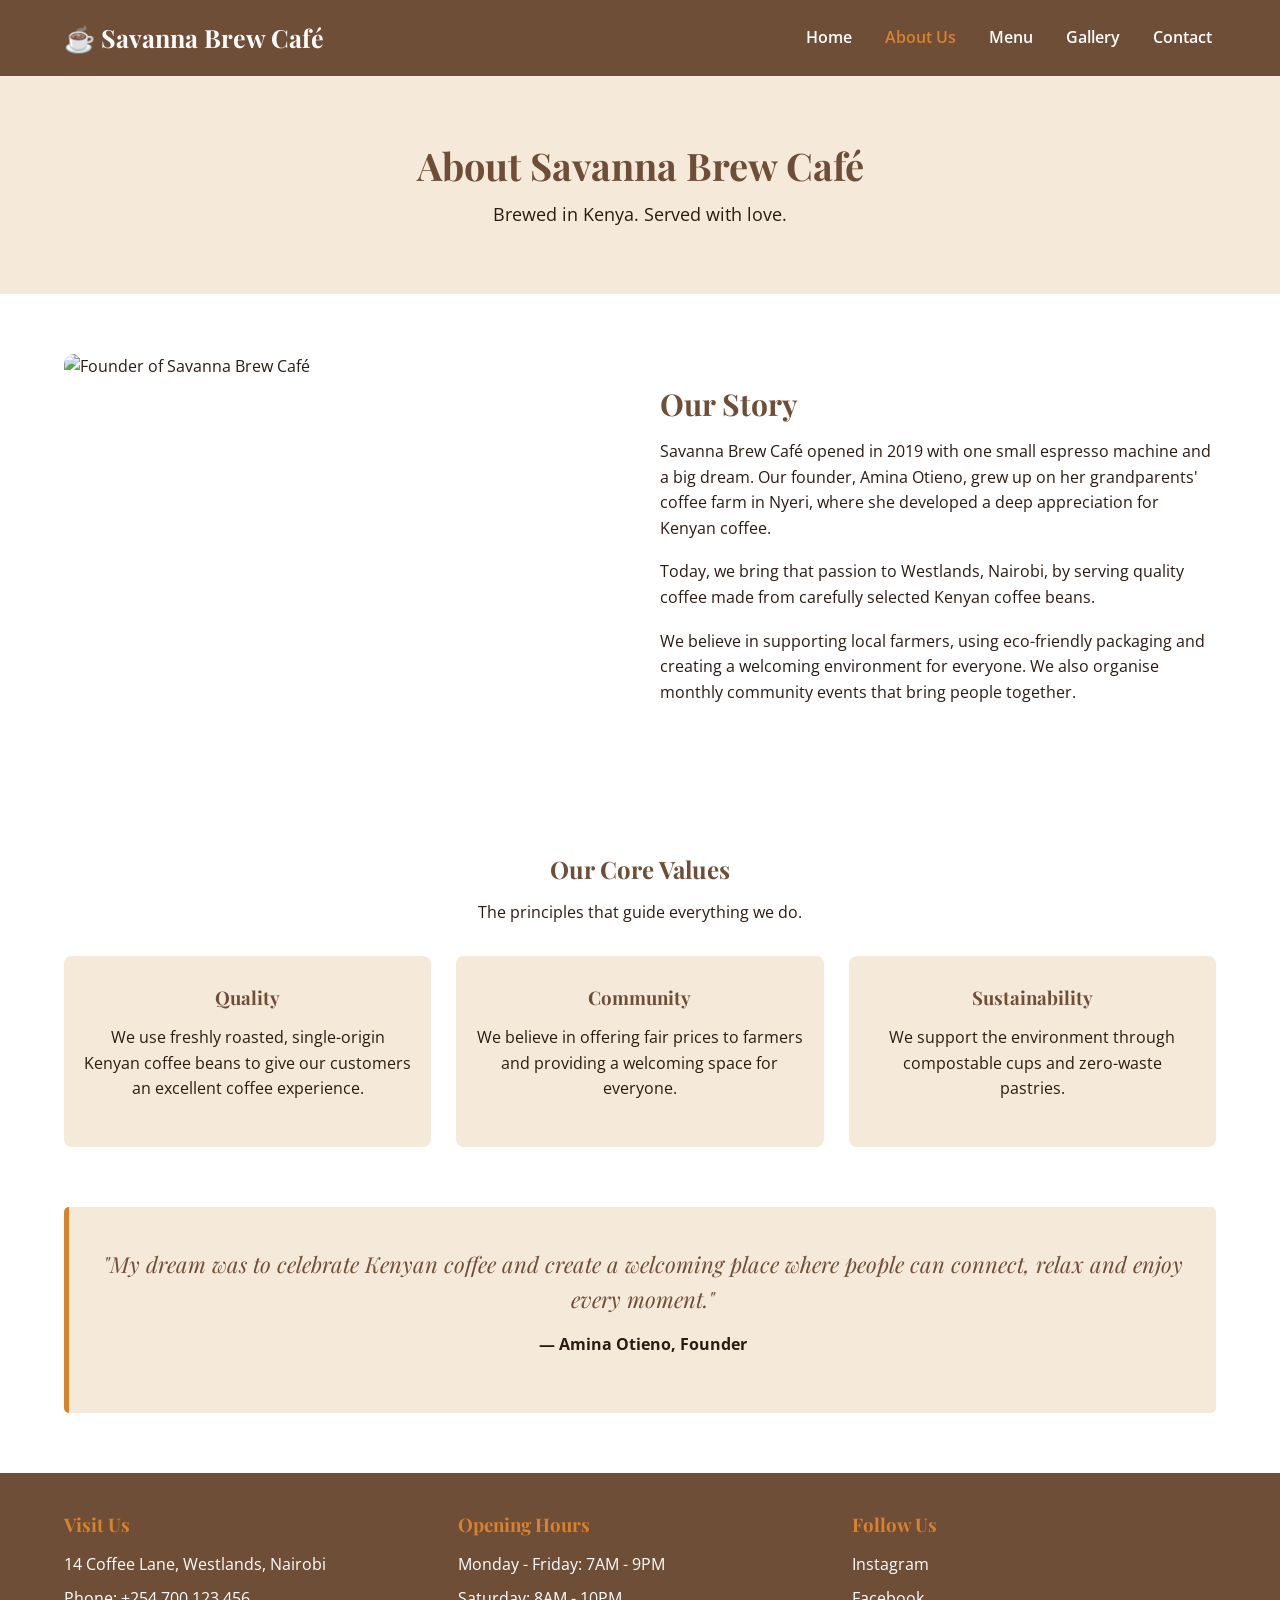
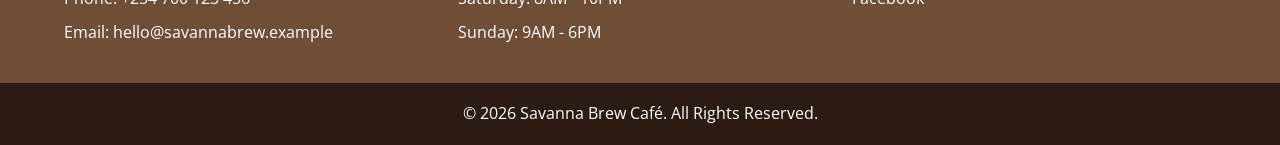
==== about.html @ f73807df "Update about.html" ====
<!DOCTYPE html>
<html lang="en">
<head>
    <meta charset="UTF-8">
    <meta name="viewport" content="width=device-width, initial-scale=1.0">

    <title>About Us | Savanna Brew Café</title>

    <link rel="stylesheet" href="css/style.css">

    <link href="https://fonts.googleapis.com/css2?family=Open+Sans:wght@400;600;700&family=Playfair+Display:wght@600;700&display=swap" rel="stylesheet">
</head>

<body>

    <!-- HEADER AND NAVIGATION -->
    <header>
        <div class="container">
            <div class="logo">
                <a href="index.html">☕ Savanna Brew Café</a>
            </div>

            <nav>
                <ul>
                    <li><a href="index.html">Home</a></li>
                    <li><a href="about.html" class="active" aria-current="page">About Us</a></li>
                    <li><a href="menu.html">Menu</a></li>
                    <li><a href="gallery.html">Gallery</a></li>
                    <li><a href="contact.html">Contact</a></li>
                </ul>
            </nav>
        </div>
    </header>


    <!-- PAGE BANNER -->
    <section class="page-banner">
        <div class="container">
            <h1>About Savanna Brew Café</h1>
            <p>Brewed in Kenya. Served with love.</p>
        </div>
    </section>


    <!-- ABOUT THE CAFE -->
    <main>

        <section class="about-section container">

            <div class="about-image">
                <img src="founder-portrait.jpg"
                     alt="Founder of Savanna Brew Café">
            </div>

            <div class="about-content">
                <h2>Our Story</h2>

                <p>
                    Savanna Brew Café opened in 2019 with one small
                    espresso machine and a big dream. Our founder,
                    Amina Otieno, grew up on her grandparents'
                    coffee farm in Nyeri, where she developed a
                    deep appreciation for Kenyan coffee.
                </p>

                <p>
                    Today, we bring that passion to Westlands,
                    Nairobi, by serving quality coffee made from
                    carefully selected Kenyan coffee beans.
                </p>

                <p>
                    We believe in supporting local farmers,
                    using eco-friendly packaging and creating
                    a welcoming environment for everyone.
                    We also organise monthly community events
                    that bring people together.
                </p>

            </div>

        </section>


        <!-- OUR VALUES -->
        <section class="values-section container">

            <h2>Our Core Values</h2>

            <p class="section-intro">
                The principles that guide everything we do.
            </p>

            <div class="values-container">

                <div class="value-card">
                    <h3>Quality</h3>
                    <p>
                        We use freshly roasted, single-origin
                        Kenyan coffee beans to give our customers
                        an excellent coffee experience.
                    </p>
                </div>

                <div class="value-card">
                    <h3>Community</h3>
                    <p>
                        We believe in offering fair prices to
                        farmers and providing a welcoming space
                        for everyone.
                    </p>
                </div>

                <div class="value-card">
                    <h3>Sustainability</h3>
                    <p>
                        We support the environment through
                        compostable cups and zero-waste pastries.
                    </p>
                </div>

            </div>

        </section>


        <!-- FOUNDER'S QUOTE -->
        <section class="quote-section container">

            <blockquote>
                "My dream was to celebrate Kenyan coffee and
                create a welcoming place where people can
                connect, relax and enjoy every moment."
            </blockquote>

            <p class="quote-author">
                — Amina Otieno, Founder
            </p>

        </section>

    </main>


    <!-- FOOTER -->
    <footer>
        <div class="container footer-container">

            <div class="footer-column">
                <h3>Visit Us</h3>
                <p>14 Coffee Lane, Westlands, Nairobi</p>
                <p>Phone: +254 700 123 456</p>
                <p>Email: hello@savannabrew.example</p>
            </div>

            <div class="footer-column">
                <h3>Opening Hours</h3>
                <p>Monday - Friday: 7AM - 9PM</p>
                <p>Saturday: 8AM - 10PM</p>
                <p>Sunday: 9AM - 6PM</p>
            </div>

            <div class="footer-column">
                <h3>Follow Us</h3>
                <p>
                    <a href="https://www.instagram.com/"
                       target="_blank"
                       rel="noopener noreferrer">Instagram</a>
                </p>

                <p>
                    <a href="https://www.facebook.com/"
                       target="_blank"
                       rel="noopener noreferrer">Facebook</a>
                </p>
            </div>

        </div>

        <div class="copyright">
            <p>&copy; 2026 Savanna Brew Café.
               All Rights Reserved.</p>
        </div>
    </footer>

</body>
</html>
---- css/style.css ----
/* =========================================
   SAVANNA BREW CAFE WEBSITE
   Main External CSS Stylesheet
========================================= */


/* 1. CSS VARIABLES */

:root {
    --coffee-brown: #6F4E37;
    --cream: #F5E9DA;
    --orange: #D9822B;
    --dark-brown: #2B1B12;
    --white: #FFFFFF;
    --light-grey: #F7F7F7;
    --border-grey: #DDDDDD;
}


/* 2. GENERAL STYLING */

* {
    margin: 0;
    padding: 0;
    box-sizing: border-box;
}

html {
    scroll-behavior: smooth;
}

body {
    font-family: 'Open Sans', Arial, sans-serif;
    font-size: 16px;
    line-height: 1.6;
    color: var(--dark-brown);
    background-color: var(--white);
}

h1, h2, h3, h4 {
    font-family: 'Playfair Display', Georgia, serif;
    color: var(--coffee-brown);
    line-height: 1.3;
    margin-bottom: 15px;
}

p {
    margin-bottom: 15px;
}

a {
    text-decoration: none;
    color: var(--coffee-brown);
}

img {
    max-width: 100%;
    display: block;
}

.container {
    width: 90%;
    max-width: 1200px;
    margin: 0 auto;
}


/* 3. HEADER AND NAVIGATION */

header {
    background-color: var(--coffee-brown);
    color: var(--white);
    padding: 18px 0;
}

header .container {
    display: flex;
    justify-content: space-between;
    align-items: center;
    flex-wrap: wrap;
    gap: 15px;
}

.logo a {
    color: var(--white);
    font-family: 'Playfair Display', Georgia, serif;
    font-size: 25px;
    font-weight: 700;
}

nav ul {
    display: flex;
    align-items: center;
    list-style: none;
    gap: 25px;
}

nav ul li a {
    color: var(--white);
    font-weight: 600;
    padding: 8px 4px;
    transition: color 0.3s ease;
}

nav ul li a:hover,
nav ul li a:focus,
nav ul li a.active {
    color: var(--orange);
}


/* 4. PAGE BANNER */

.page-banner {
    background-color: var(--cream);
    text-align: center;
    padding: 65px 20px;
}

.page-banner h1 {
    font-size: 38px;
    margin-bottom: 10px;
}

.page-banner p {
    font-size: 18px;
    margin-bottom: 0;
}


/* 5. BUTTONS */

.btn {
    display: inline-block;
    background-color: var(--orange);
    color: var(--white);
    padding: 12px 25px;
    border: none;
    border-radius: 5px;
    font-size: 16px;
    font-weight: 700;
    cursor: pointer;
    transition: background-color 0.3s ease,
                transform 0.3s ease;
}

.btn:hover,
.btn:focus {
    background-color: var(--coffee-brown);
    transform: translateY(-2px);
}


/* 6. HOME PAGE HERO SECTION */

.hero,
.hero-section {
    min-height: 500px;
    background:
        linear-gradient(rgba(43, 27, 18, 0.65),
                        rgba(43, 27, 18, 0.65)),
        url('../images/hero.jpg');

    background-size: cover;
    background-position: center;
    display: flex;
    align-items: center;
    justify-content: center;
    text-align: center;
    padding: 60px 20px;
    color: var(--white);
}

.hero h1,
.hero-section h1 {
    color: var(--white);
    font-size: 46px;
}

.hero p,
.hero-section p {
    color: var(--white);
    font-size: 19px;
    max-width: 750px;
    margin: 0 auto 25px;
}

.hero-content {
    max-width: 850px;
    margin: 0 auto;
}


/* 7. HOME PAGE FEATURE CARDS */

.feature-cards,
.features-container,
.cards-container {
    display: grid;
    grid-template-columns: repeat(3, 1fr);
    gap: 25px;
    margin: 40px 0;
}

.feature-card,
.feature-item,
.card {
    background-color: var(--white);
    padding: 25px;
    border-radius: 8px;
    box-shadow: 0 3px 12px rgba(0, 0, 0, 0.10);
    text-align: center;
    transition: transform 0.3s ease,
                box-shadow 0.3s ease;
}

.feature-card:hover,
.feature-item:hover,
.card:hover {
    transform: translateY(-6px);
    box-shadow: 0 8px 20px rgba(0, 0, 0, 0.15);
}

.feature-card img,
.feature-item img,
.card img {
    width: 100%;
    height: 200px;
    object-fit: cover;
    border-radius: 6px;
    margin-bottom: 15px;
}


/* 8. GENERAL SECTION INTRODUCTIONS */

.section-intro {
    text-align: center;
    max-width: 750px;
    margin: 0 auto 30px;
}


/* 9. ABOUT PAGE */

.about-section {
    display: grid;
    grid-template-columns: 1fr 1fr;
    gap: 40px;
    align-items: center;
    padding-top: 60px;
    padding-bottom: 60px;
}

.about-image img {
    width: 100%;
    height: 400px;
    object-fit: cover;
    border-radius: 10px;
}

.about-content h2 {
    font-size: 30px;
}

.about-content p {
    margin-bottom: 18px;
}


/* 10. OUR VALUES */

.values-section {
    padding-top: 40px;
    padding-bottom: 60px;
    text-align: center;
}

.values-container {
    display: grid;
    grid-template-columns: repeat(3, 1fr);
    gap: 25px;
    margin-top: 30px;
}

.value-card {
    background-color: var(--cream);
    padding: 30px 20px;
    border-radius: 8px;
    transition: transform 0.3s ease;
}

.value-card:hover {
    transform: translateY(-5px);
}

.value-card h3 {
    color: var(--coffee-brown);
}


/* 11. FOUNDER'S QUOTE */

.quote-section {
    background-color: var(--cream);
    padding: 40px 30px;
    margin-bottom: 60px;
    border-left: 5px solid var(--orange);
    border-radius: 5px;
    text-align: center;
}

.quote-section blockquote {
    font-family: 'Playfair Display', Georgia, serif;
    font-size: 22px;
    font-style: italic;
    color: var(--coffee-brown);
}

.quote-author {
    font-weight: 700;
    margin-top: 15px;
}


/* 12. MENU PAGE */

.menu-section {
    padding-top: 50px;
    padding-bottom: 60px;
}

.menu-section > h2 {
    text-align: center;
    font-size: 30px;
}

.menu-category {
    margin-top: 40px;
}

.menu-category h2 {
    background-color: var(--coffee-brown);
    color: var(--white);
    padding: 12px 18px;
    border-radius: 5px;
    font-size: 24px;
}


/* 13. MENU TABLES */

.table-wrapper {
    width: 100%;
    overflow-x: auto;
    margin-top: 15px;
}

table {
    width: 100%;
    min-width: 550px;
    border-collapse: collapse;
    background-color: var(--white);
}

thead {
    background-color: var(--coffee-brown);
    color: var(--white);
}

th, td {
    padding: 14px 16px;
    text-align: left;
    border: 1px solid var(--border-grey);
}

th {
    font-weight: 700;
}

tbody tr:nth-child(even) {
    background-color: var(--cream);
}

tbody tr:hover {
    background-color: #F0DCC6;
}

.price {
    text-align: right;
    font-weight: 700;
    color: var(--coffee-brown);
}


/* 14. MENU CALL TO ACTION */

.menu-cta,
.gallery-cta {
    background-color: var(--cream);
    text-align: center;
    padding: 40px 20px;
    margin-top: 50px;
    border-radius: 8px;
}

.menu-cta p,
.gallery-cta p {
    margin-bottom: 20px;
}


/* 15. GALLERY PAGE */

.gallery-section {
    padding-top: 50px;
    padding-bottom: 60px;
}

.gallery-section > h2 {
    text-align: center;
    font-size: 30px;
}

.gallery-grid {
    display: grid;
    grid-template-columns: repeat(4, 1fr);
    gap: 20px;
    margin-top: 35px;
}

.gallery-item {
    overflow: hidden;
    background-color: var(--cream);
    border-radius: 8px;
    box-shadow: 0 3px 10px rgba(0, 0, 0, 0.10);
}

.gallery-item img {
    width: 100%;
    height: 220px;
    object-fit: cover;
    transition: transform 0.4s ease;
}

.gallery-item:hover img {
    transform: scale(1.07);
}

.gallery-item figcaption {
    padding: 13px;
    text-align: center;
    font-weight: 600;
    color: var(--coffee-brown);
}


/* 16. CONTACT PAGE */

.contact-section {
    padding-top: 50px;
    padding-bottom: 60px;
}

.contact-section > h2 {
    text-align: center;
    font-size: 30px;
}

.contact-container {
    display: grid;
    grid-template-columns: 1.5fr 1fr;
    gap: 40px;
    align-items: start;
    margin-top: 35px;
}


/* 17. RESERVATION FORM */

.reservation-form {
    background-color: var(--cream);
    padding: 30px;
    border-radius: 8px;
}

.reservation-form h2,
.contact-information h2 {
    font-size: 25px;
    margin-bottom: 25px;
}

.form-group {
    margin-bottom: 20px;
}

.form-group label,
.form-group legend {
    display: block;
    font-weight: 700;
    margin-bottom: 8px;
}

.form-group input:not([type="radio"]),
.form-group select,
.form-group textarea {
    width: 100%;
    padding: 12px;
    border: 1px solid var(--border-grey);
    border-radius: 5px;
    font-family: inherit;
    font-size: 16px;
    background-color: var(--white);
}

.form-group textarea {
    resize: vertical;
}

.form-group input:focus,
.form-group select:focus,
.form-group textarea:focus {
    outline: 2px solid var(--orange);
    border-color: var(--orange);
}

.radio-group {
    display: flex;
    flex-wrap: wrap;
    gap: 20px;
}

.radio-group label {
    display: flex;
    align-items: center;
    gap: 7px;
    font-weight: 400;
    cursor: pointer;
}

.radio-group input {
    accent-color: var(--coffee-brown);
}

.reservation-form button {
    width: 100%;
}


/* 18. CONTACT INFORMATION */

.contact-information {
    background-color: var(--white);
    padding: 30px;
    border: 1px solid var(--border-grey);
    border-radius: 8px;
}

.contact-details h3 {
    color: var(--coffee-brown);
    font-size: 18px;
    margin-top: 20px;
    margin-bottom: 5px;
}

.contact-details a {
    color: var(--orange);
    font-weight: 600;
}

.contact-details a:hover {
    color: var(--coffee-brown);
    text-decoration: underline;
}


/* 19. FOOTER */

footer {
    background-color: var(--coffee-brown);
    color: var(--white);
    padding-top: 40px;
}

.footer-container {
    display: grid;
    grid-template-columns: repeat(3, 1fr);
    gap: 30px;
    padding-bottom: 30px;
}

.footer-column h3 {
    color: var(--orange);
    margin-bottom: 15px;
}

.footer-column p {
    margin-bottom: 8px;
}

.footer-column a {
    color: var(--white);
}

.footer-column a:hover {
    color: var(--orange);
    text-decoration: underline;
}

.copyright {
    text-align: center;
    padding: 18px;
    background-color: var(--dark-brown);
}

.copyright p {
    margin: 0;
}


/* 20. RESPONSIVE DESIGN - TABLETS */

@media screen and (max-width: 992px) {

    .gallery-grid {
        grid-template-columns: repeat(2, 1fr);
    }

    .feature-cards,
    .features-container,
    .cards-container,
    .values-container {
        grid-template-columns: repeat(2, 1fr);
    }

    .about-section {
        gap: 25px;
    }

    nav ul {
        gap: 15px;
    }
}


/* 21. RESPONSIVE DESIGN - MOBILE PHONES */

@media screen and (max-width: 768px) {

    header .container {
        flex-direction: column;
        text-align: center;
    }

    nav {
        width: 100%;
    }

    nav ul {
        justify-content: center;
        flex-wrap: wrap;
        gap: 10px 18px;
    }

    nav ul li a {
        font-size: 14px;
    }

    .page-banner {
        padding: 45px 15px;
    }

    .page-banner h1 {
        font-size: 30px;
    }

    .hero,
    .hero-section {
        min-height: 400px;
    }

    .hero h1,
    .hero-section h1 {
        font-size: 32px;
    }

    .hero p,
    .hero-section p {
        font-size: 16px;
    }

    .about-section {
        grid-template-columns: 1fr;
        padding-top: 35px;
        padding-bottom: 35px;
    }

    .about-image img {
        height: 300px;
    }

    .feature-cards,
    .features-container,
    .cards-container,
    .values-container {
        grid-template-columns: 1fr;
    }

    .gallery-grid {
        grid-template-columns: repeat(2, 1fr);
        gap: 12px;
    }

    .gallery-item img {
        height: 180px;
    }

    .contact-container {
        grid-template-columns: 1fr;
    }

    .footer-container {
        grid-template-columns: 1fr;
        text-align: center;
        gap: 20px;
    }

    .reservation-form,
    .contact-information {
        padding: 20px;
    }

}


/* 22. SMALL MOBILE PHONES */

@media screen and (max-width: 480px) {

    .container {
        width: 94%;
    }

    .logo a {
        font-size: 21px;
    }

    .gallery-grid {
        grid-template-columns: 1fr;
    }

    .gallery-item img {
        height: 230px;
    }

    .hero h1,
    .hero-section h1 {
        font-size: 27px;
    }

    .quote-section blockquote {
        font-size: 18px;
    }

    .radio-group {
        flex-direction: column;
        gap: 10px;
    }

}
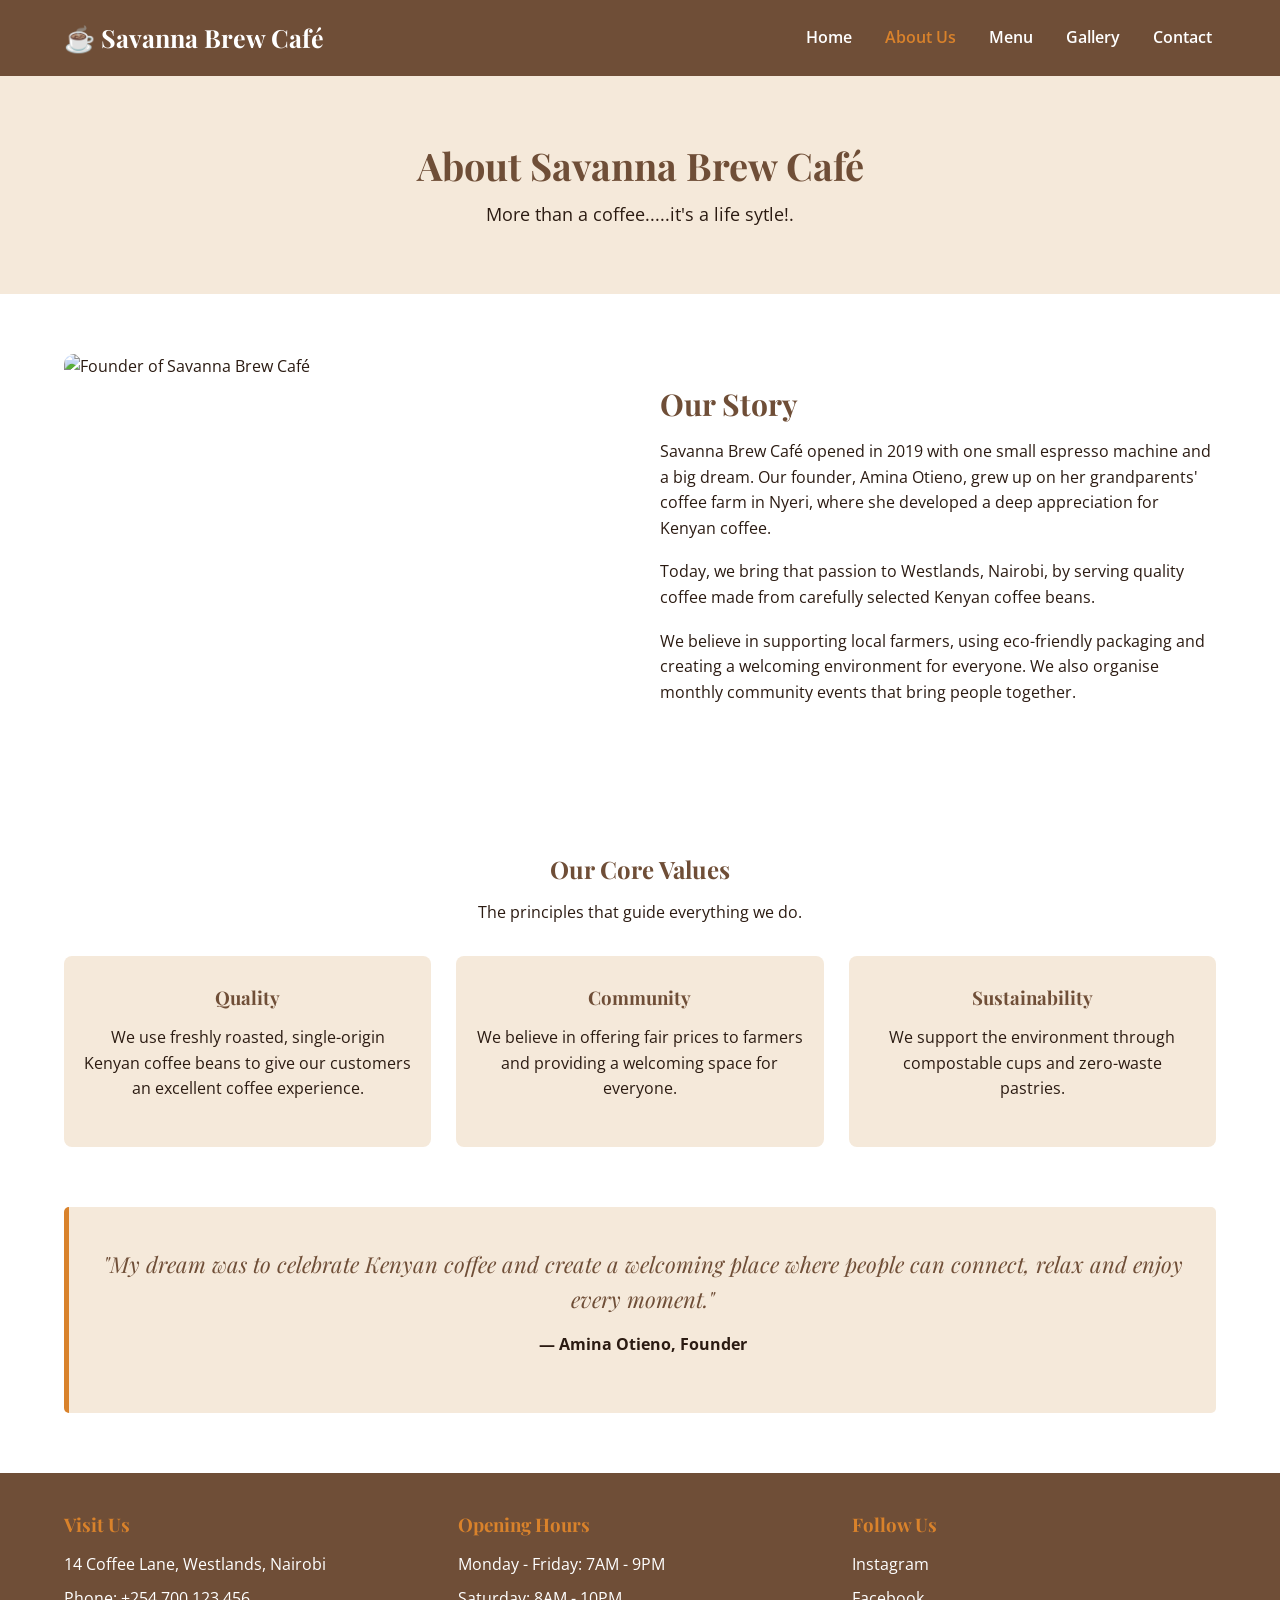
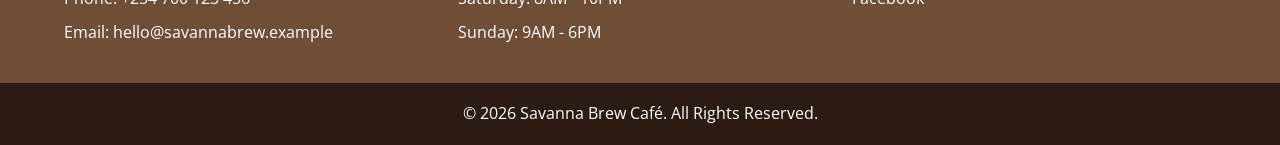
==== commit bdfde4bd: "Update about.html" ====
--- a/about.html
+++ b/about.html
@@ -37,7 +37,7 @@
     <section class="page-banner">
         <div class="container">
             <h1>About Savanna Brew Café</h1>
-            <p>Brewed in Kenya. Served with love.</p>
+            <p>More than a coffee.....it's a life sytle!.</p>
         </div>
     </section>
 
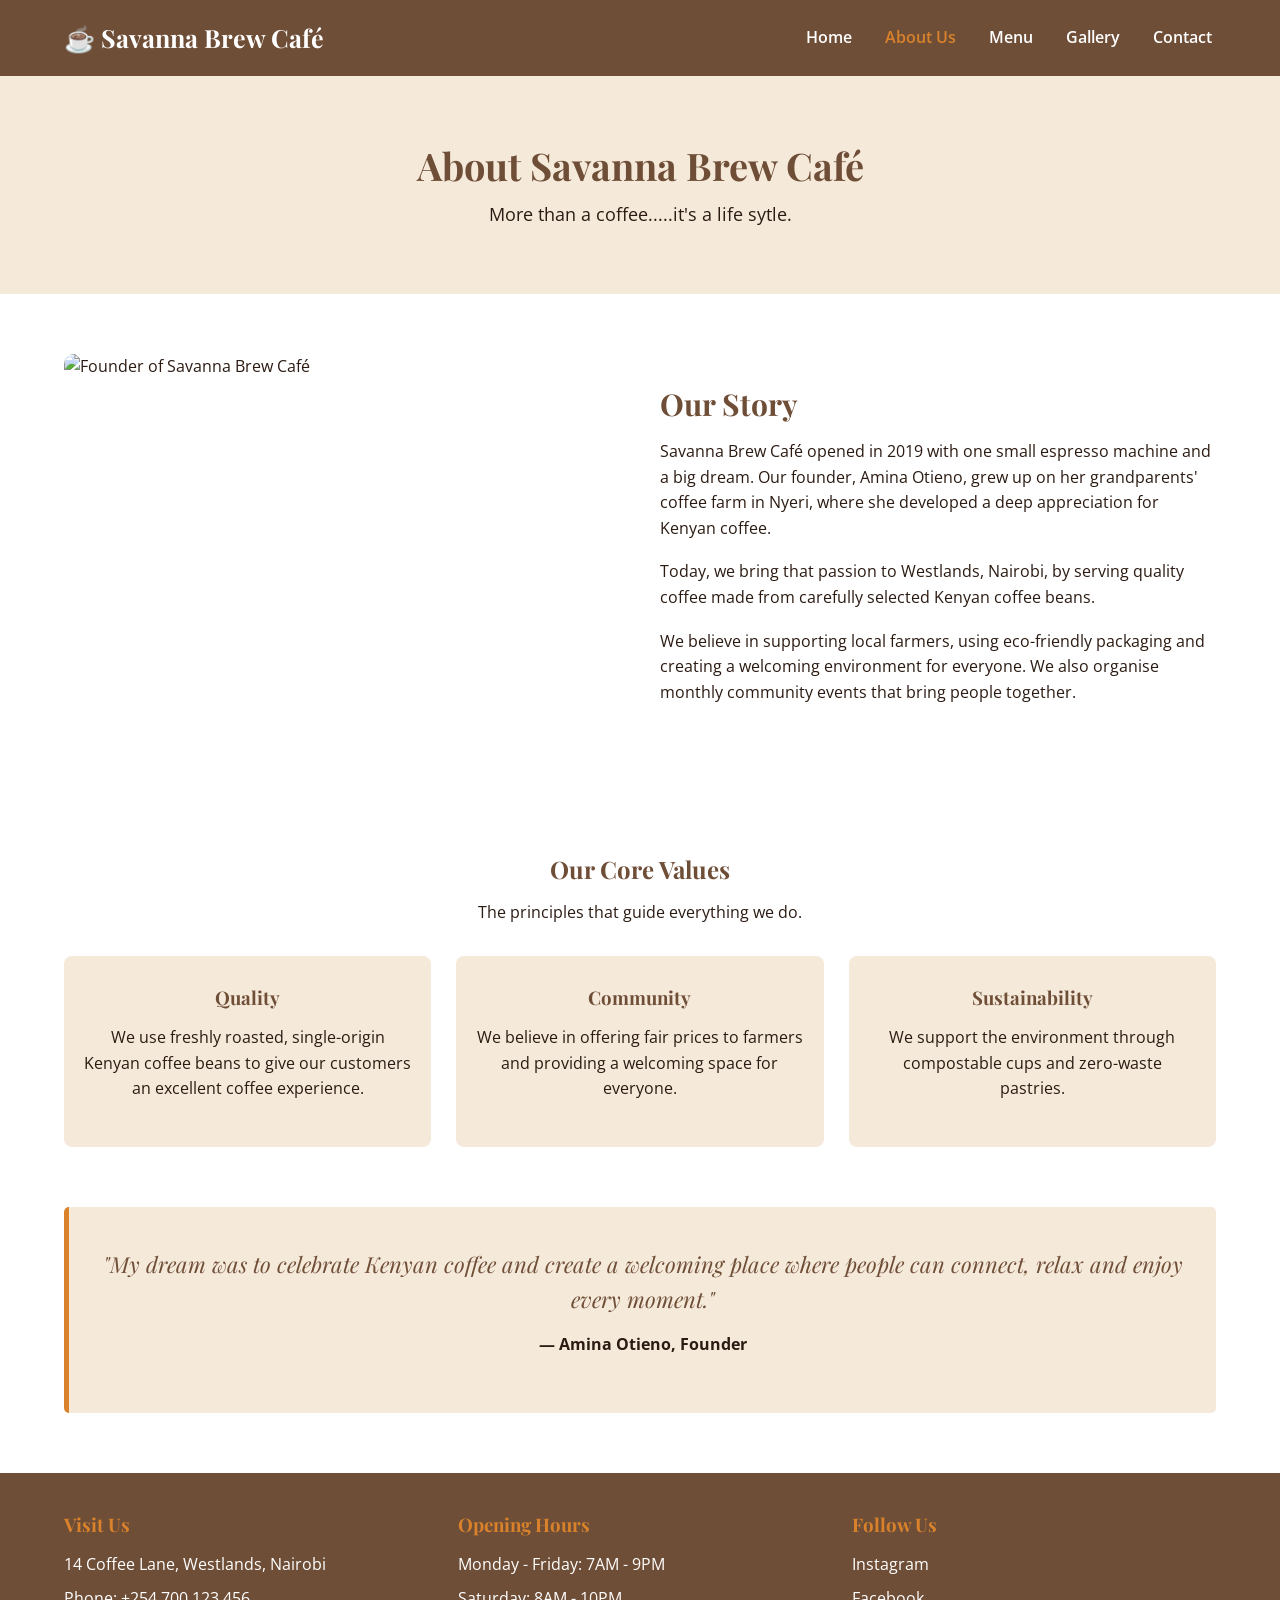
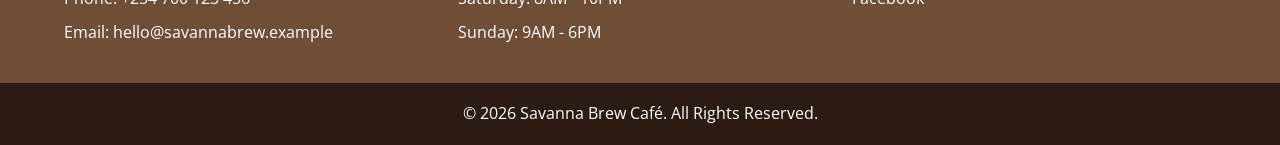
==== commit 67e569a5: "Update about.html" ====
--- a/about.html
+++ b/about.html
@@ -37,7 +37,7 @@
     <section class="page-banner">
         <div class="container">
             <h1>About Savanna Brew Café</h1>
-            <p>More than a coffee.....it's a life sytle!.</p>
+            <p>More than a coffee.....it's a life sytle.</p>
         </div>
     </section>
 
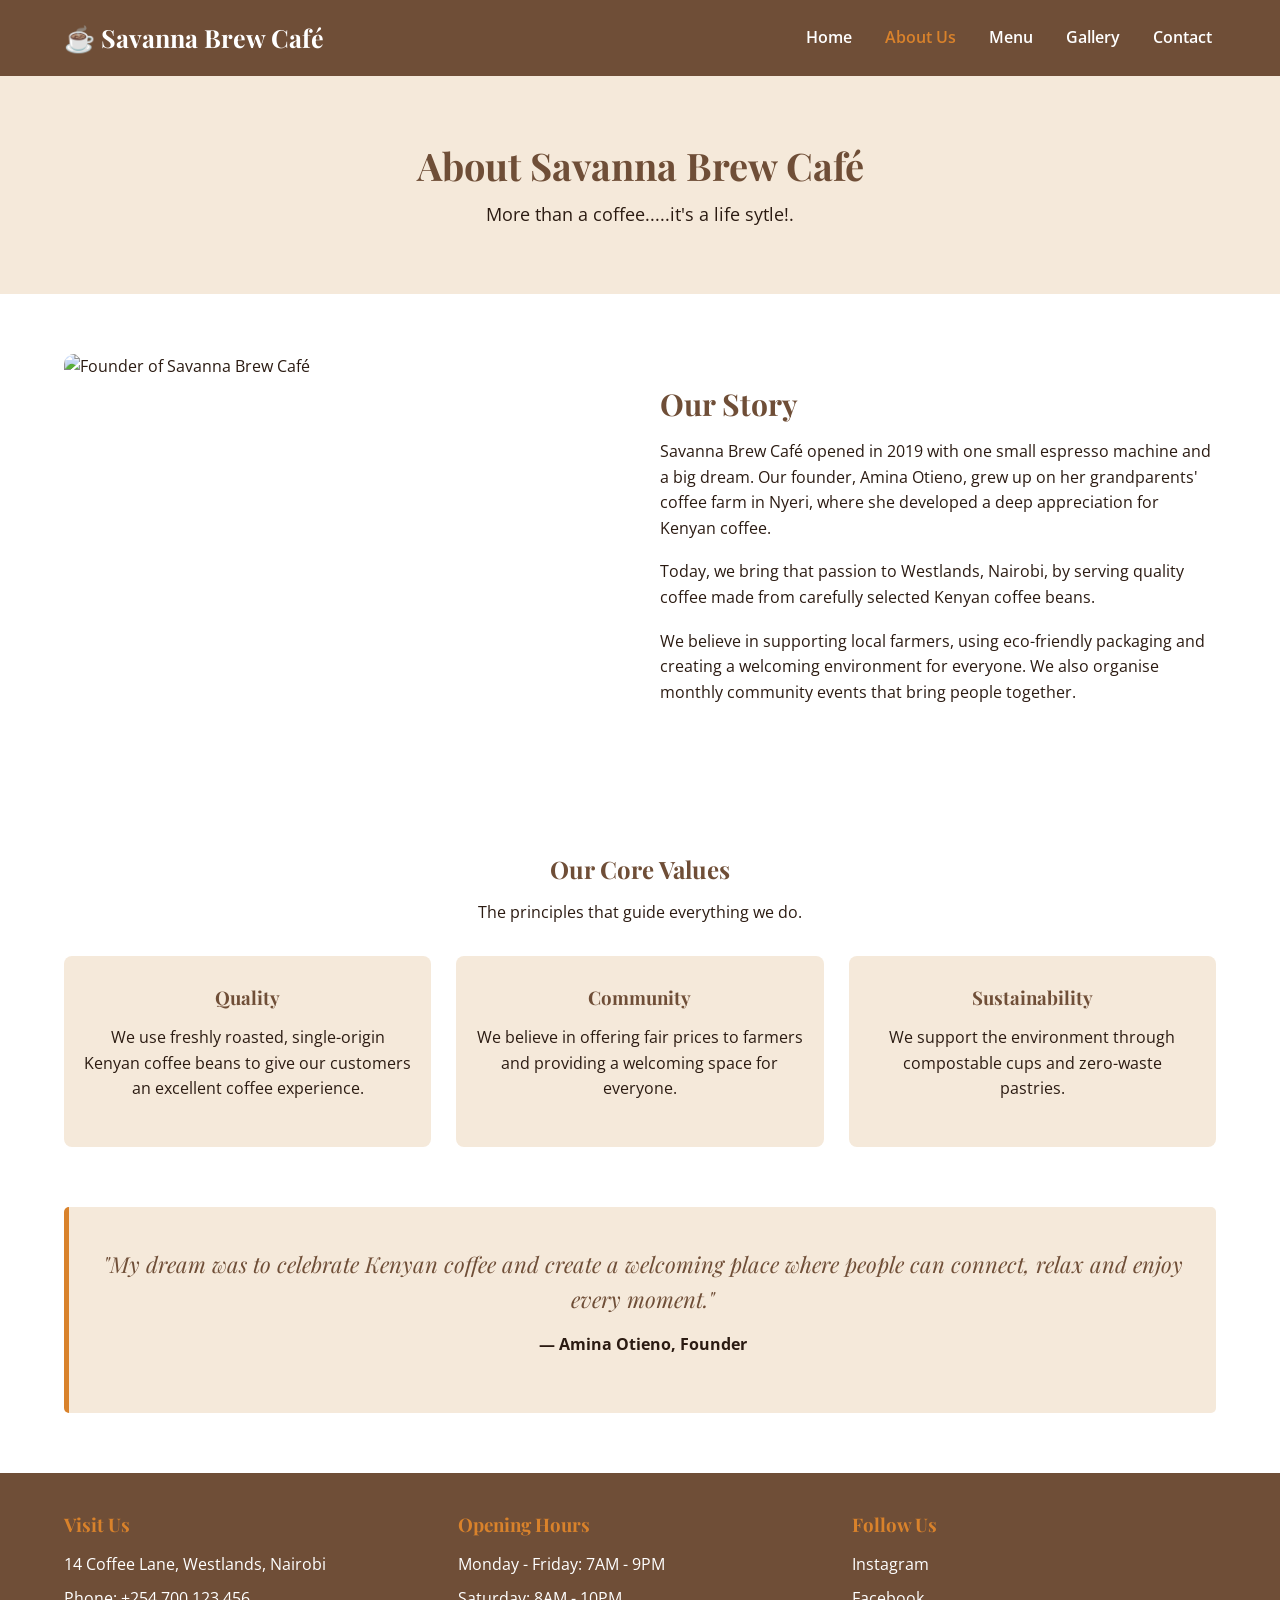
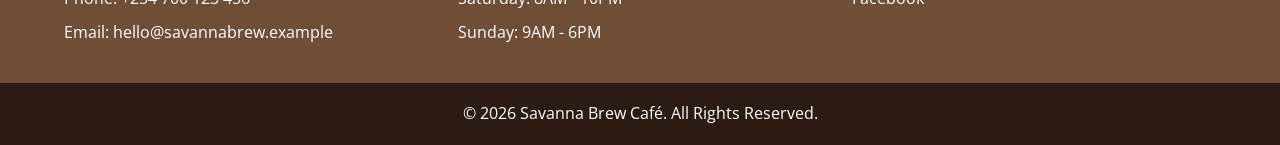
==== commit c6d02d79: "Update about.html" ====
--- a/about.html
+++ b/about.html
@@ -37,7 +37,7 @@
     <section class="page-banner">
         <div class="container">
             <h1>About Savanna Brew Café</h1>
-            <p>More than a coffee.....it's a life sytle.</p>
+            <p>More than a coffee.....it's a life sytle!.</p>
         </div>
     </section>
 
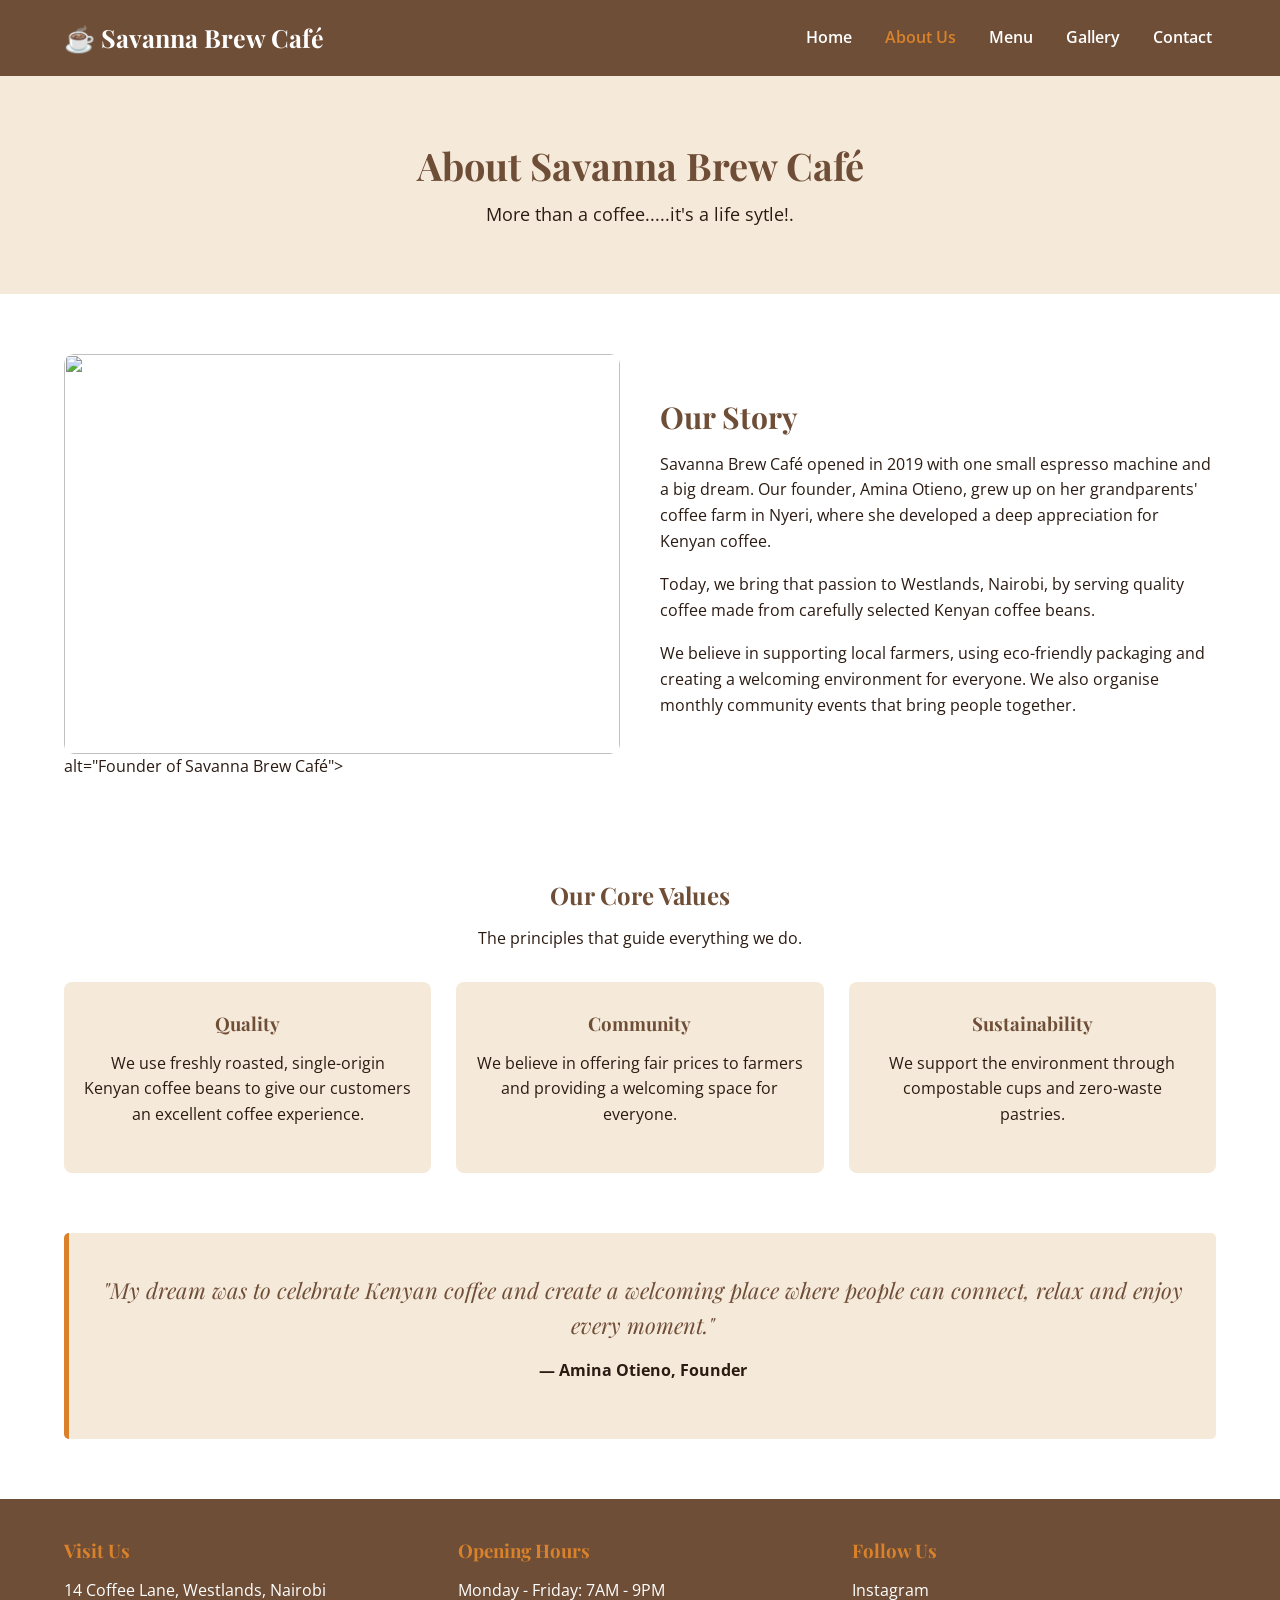
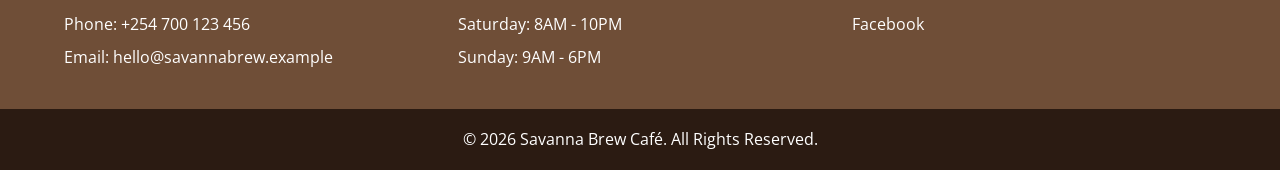
==== commit 404ac886: "Update about.html" ====
--- a/about.html
+++ b/about.html
@@ -48,7 +48,7 @@
         <section class="about-section container">
 
             <div class="about-image">
-                <img src="founder-portrait.jpg"
+                <img src="founder-portrait.jpg">
                      alt="Founder of Savanna Brew Café">
             </div>
 
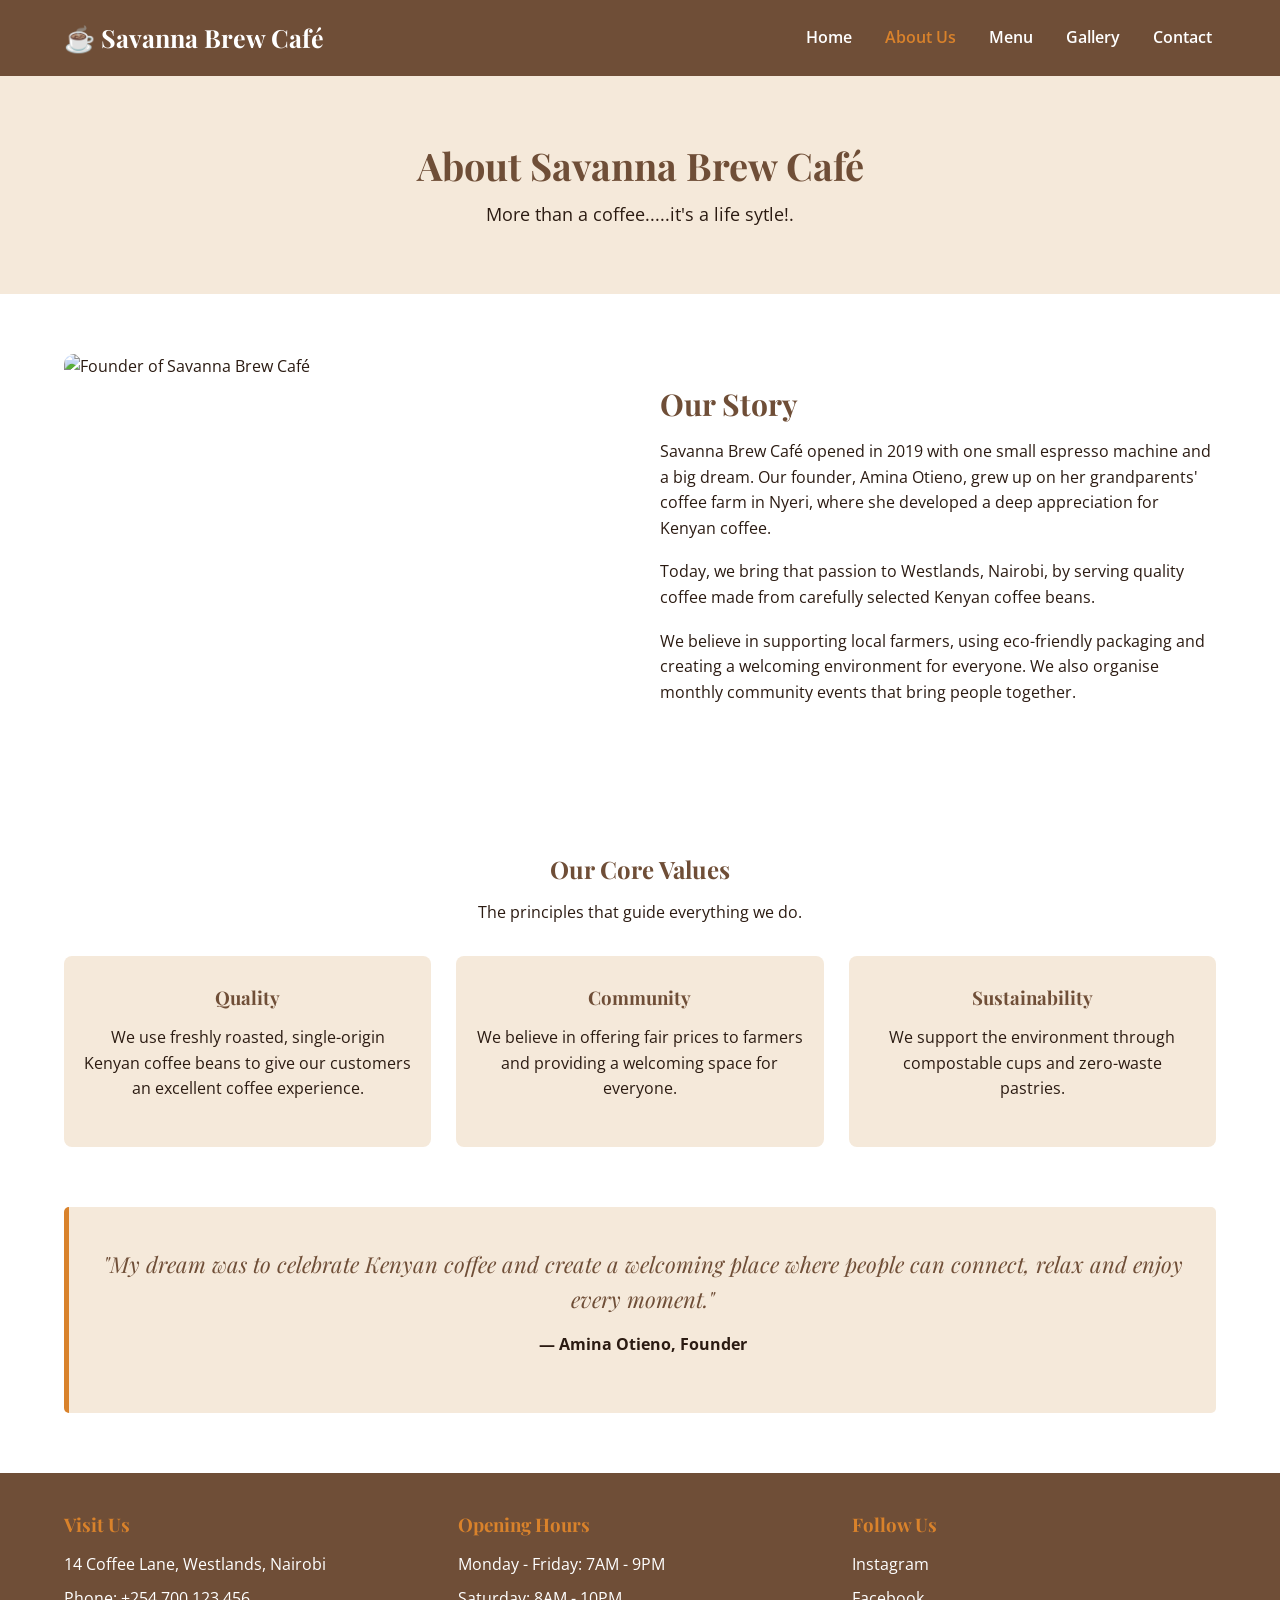
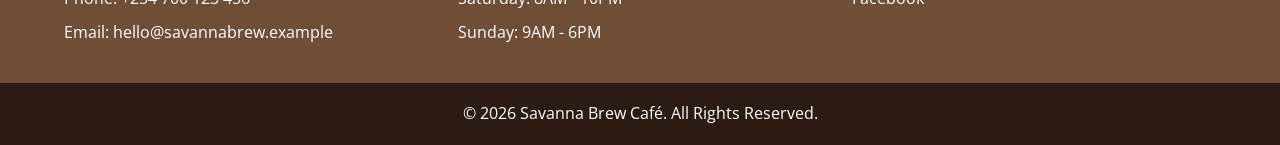
==== commit 0cf51fb5: "Fix typos and format in about.html Corrected typos in the About Us page and ensured consistent HTML " ====
--- a/about.html
+++ b/about.html
@@ -48,7 +48,7 @@
         <section class="about-section container">
 
             <div class="about-image">
-                <img src="founder-portrait.jpg">
+                <img src="founder-portrait.jpg"
                      alt="Founder of Savanna Brew Café">
             </div>
 
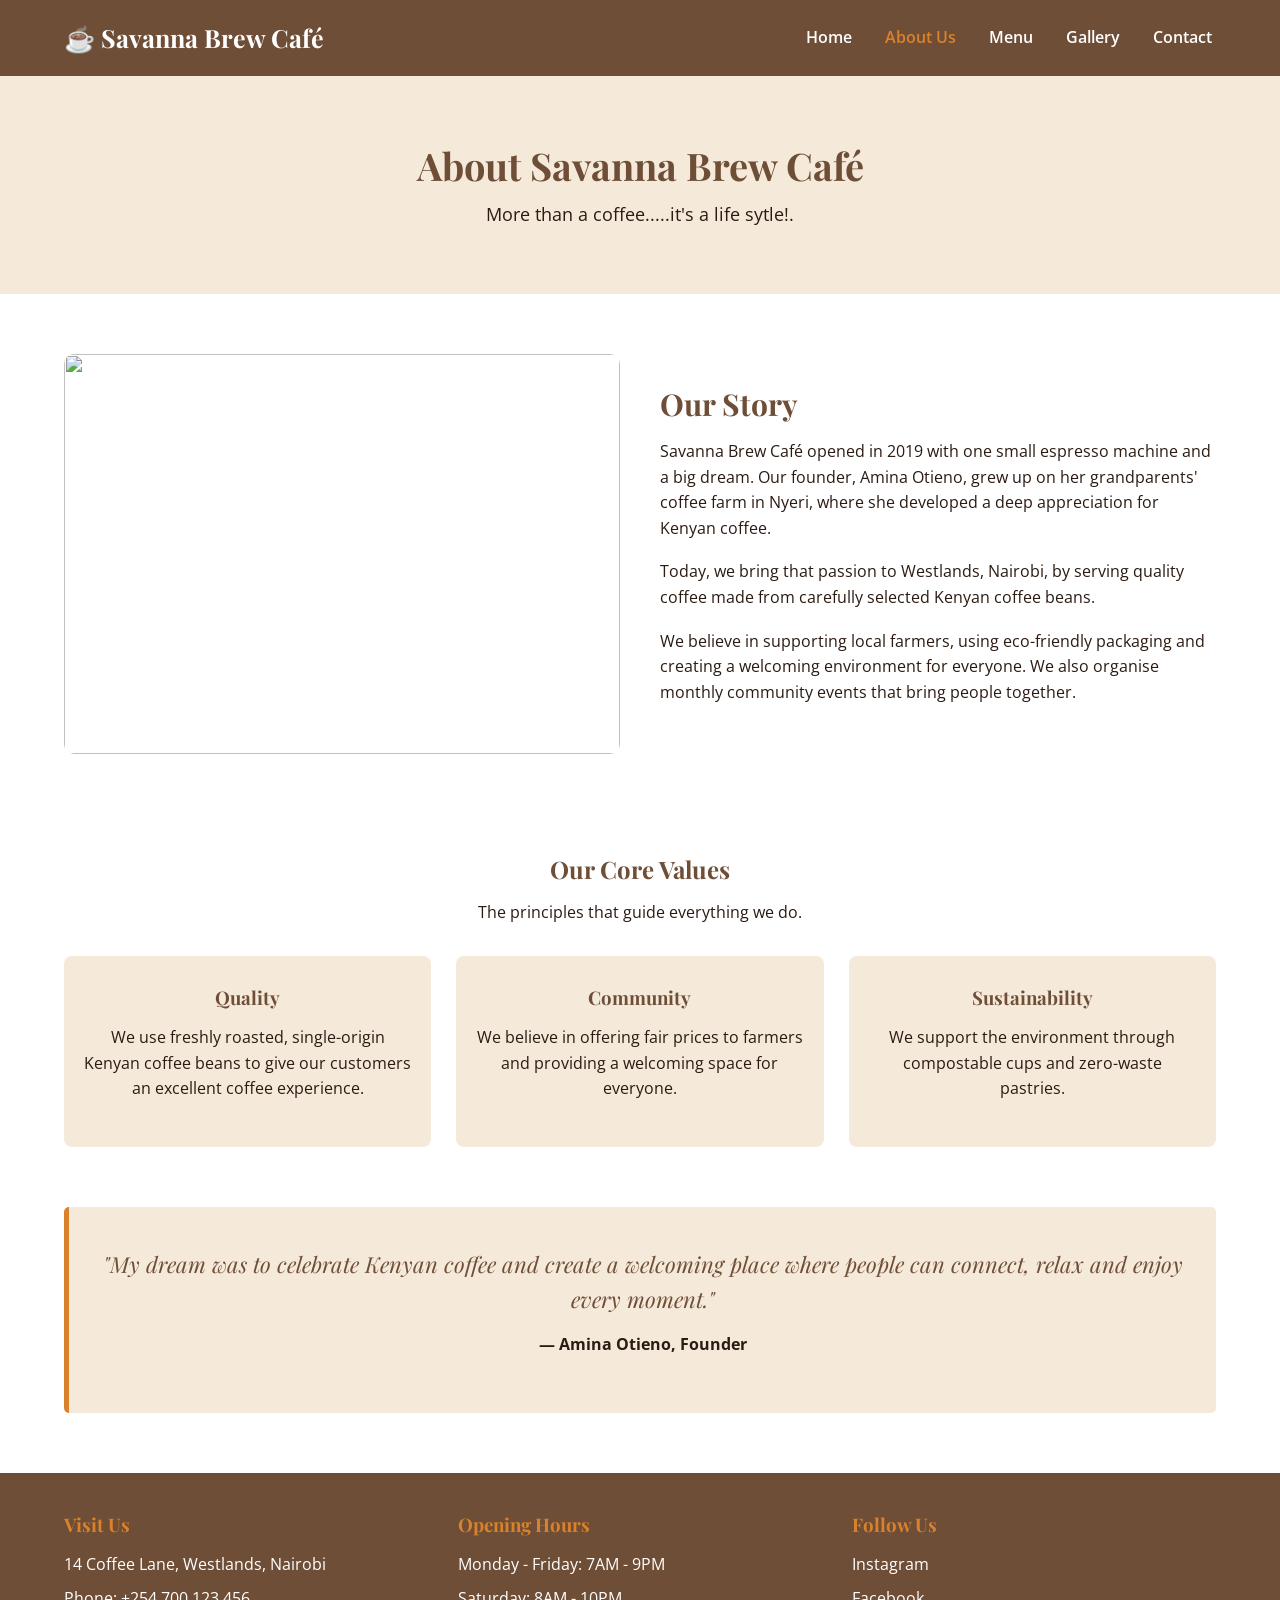
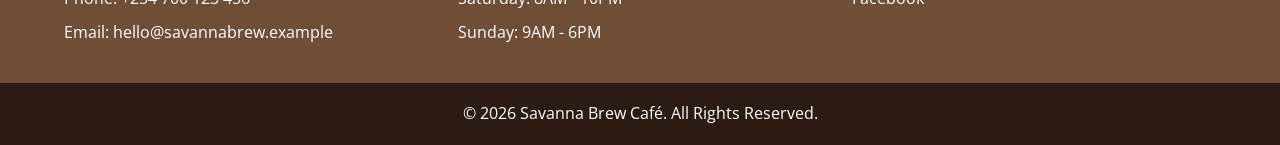
==== commit f58cb499: "Update about.html" ====
--- a/about.html
+++ b/about.html
@@ -48,8 +48,7 @@
         <section class="about-section container">
 
             <div class="about-image">
-                <img src="founder-portrait.jpg"
-                     alt="Founder of Savanna Brew Café">
+                <img src="founder-portrait.jpg">
             </div>
 
             <div class="about-content">
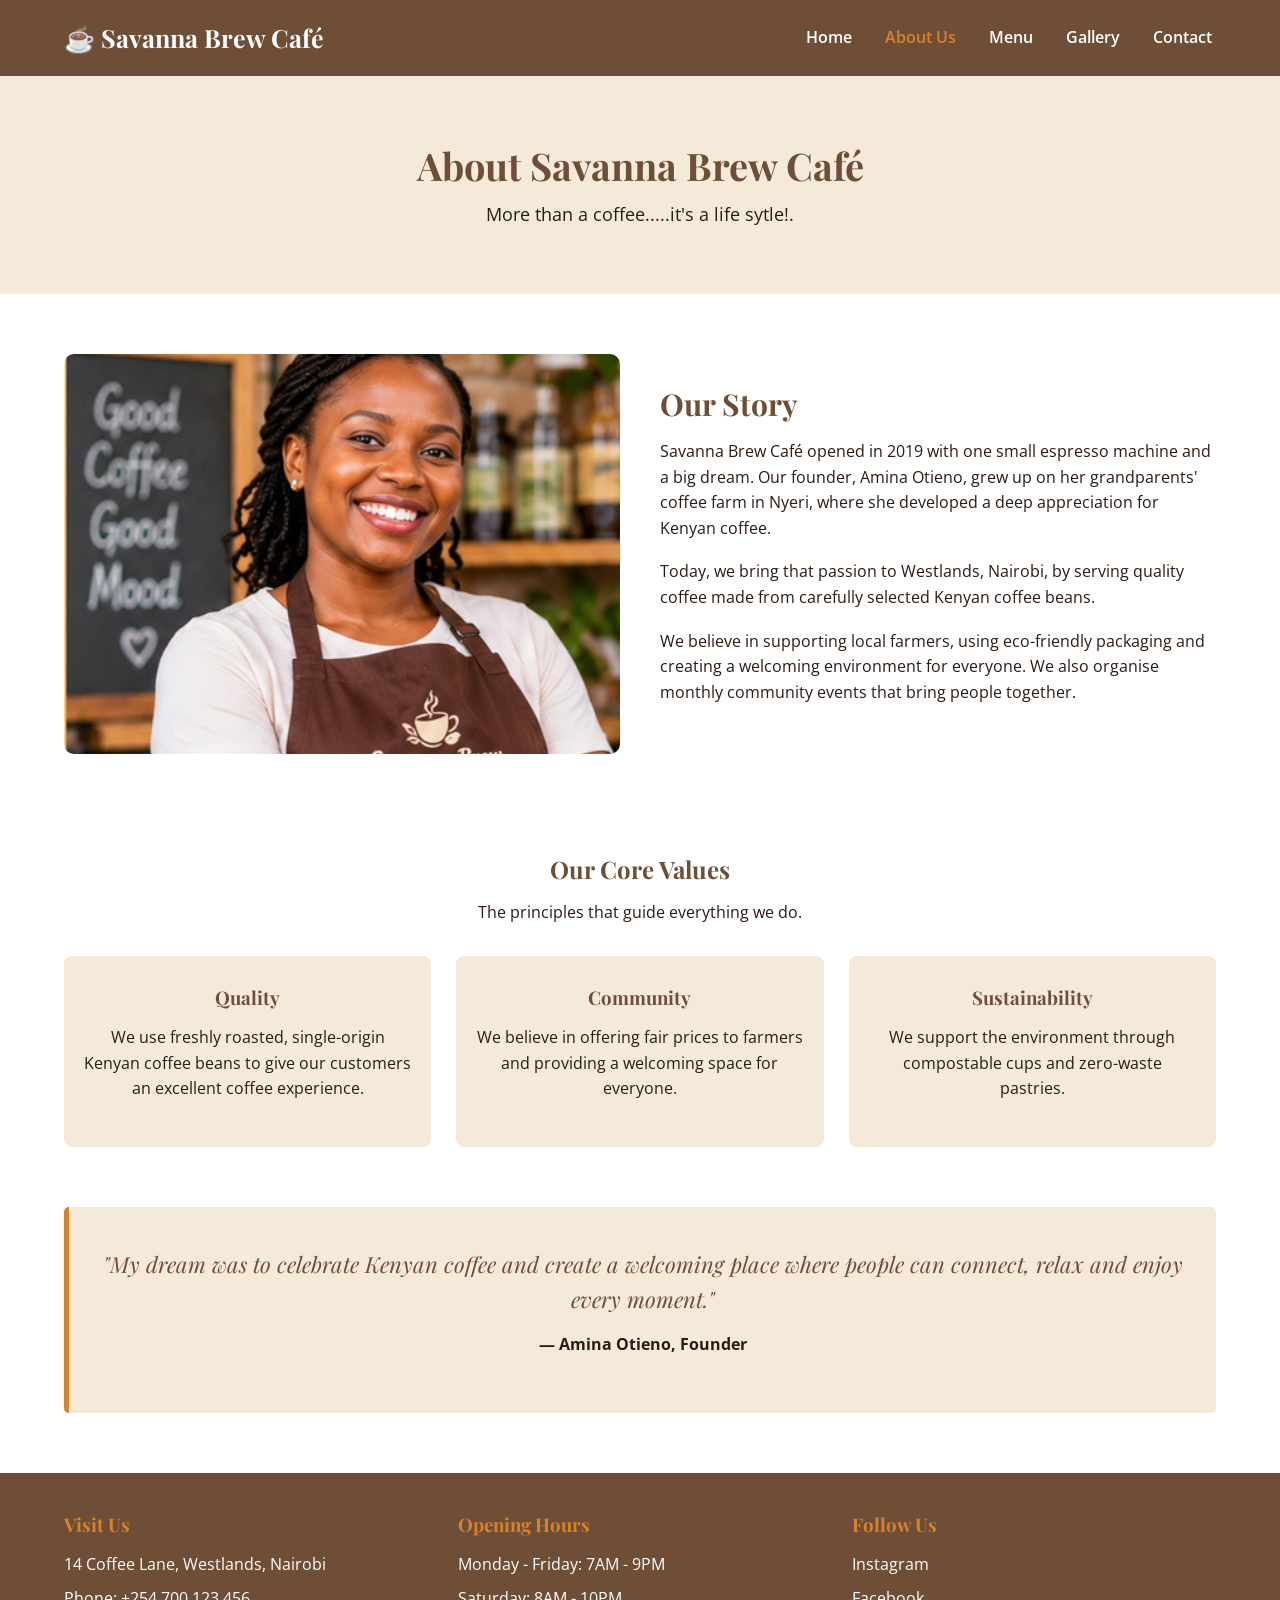
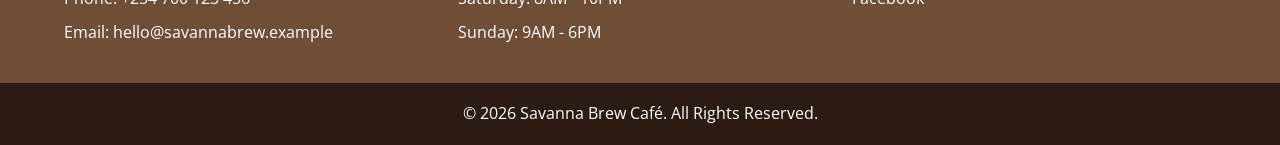
==== commit 628ae7af: "Update about.html" ====
--- a/about.html
+++ b/about.html
@@ -48,7 +48,7 @@
         <section class="about-section container">
 
             <div class="about-image">
-                <img src="founder-portrait.jpg">
+                <img src="images/about-owner.jpg">
             </div>
 
             <div class="about-content">
